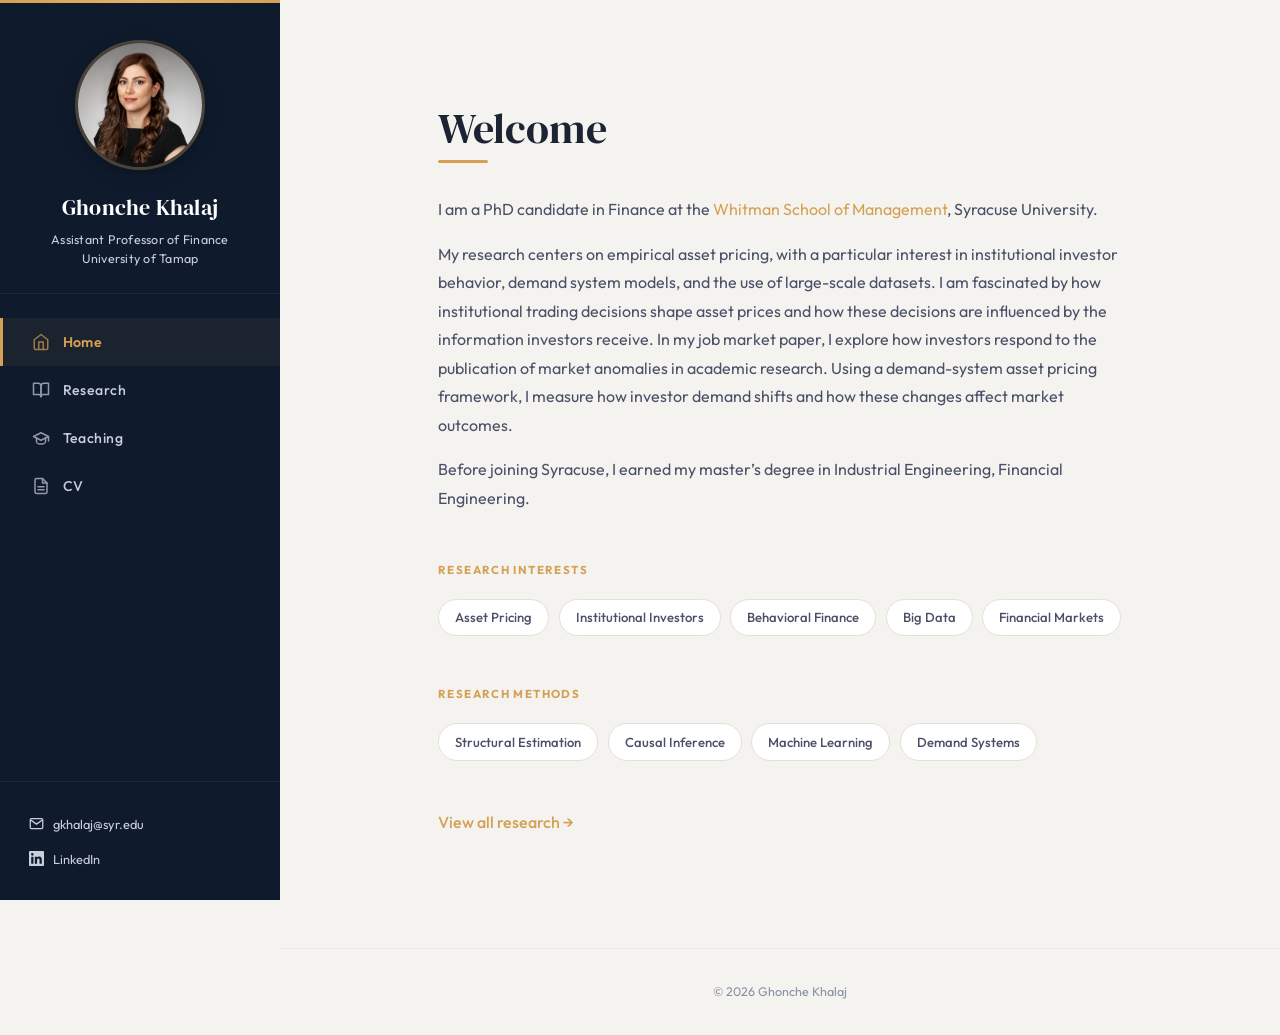
==== index.html @ 5f85407c "Update index.html" ====
<!DOCTYPE html>
<html lang="en">
<head>
  <meta charset="UTF-8">
  <meta name="viewport" content="width=device-width, initial-scale=1.0">
  <title>Ghonche Khalaj</title>
  <link rel="stylesheet" href="css/style.css">
</head>
<body>

  <!-- Mobile Header -->
  <div class="mobile-header">
    <span class="mobile-header__name">Ghonche Khalaj</span>
    <button class="mobile-header__toggle" aria-label="Menu" onclick="toggleSidebar()"><span></span><span></span><span></span></button>
  </div>
  <div class="sidebar-overlay" onclick="toggleSidebar()"></div>

  <aside class="sidebar">
    <div class="sidebar__header">
      <img src="img/headshot.jpg" alt="Ghonche Khalaj" class="sidebar__photo">
      <div class="sidebar__name">Ghonche Khalaj</div>
      <div class="sidebar__title">Assistant Professor of Finance<br>University of Tamap</div>
    </div>
    <nav class="sidebar__nav">
      <ul>
        <li><a href="index.html" class="active"><svg class="nav-icon" viewBox="0 0 24 24" fill="none" stroke="currentColor" stroke-width="2" stroke-linecap="round" stroke-linejoin="round"><path d="M3 9l9-7 9 7v11a2 2 0 0 1-2 2H5a2 2 0 0 1-2-2z"/><polyline points="9 22 9 12 15 12 15 22"/></svg>Home</a></li>
        <li><a href="research.html"><svg class="nav-icon" viewBox="0 0 24 24" fill="none" stroke="currentColor" stroke-width="2" stroke-linecap="round" stroke-linejoin="round"><path d="M2 3h6a4 4 0 0 1 4 4v14a3 3 0 0 0-3-3H2z"/><path d="M22 3h-6a4 4 0 0 0-4 4v14a3 3 0 0 1 3-3h7z"/></svg>Research</a></li>
        <li><a href="teaching.html"><svg class="nav-icon" viewBox="0 0 24 24" fill="none" stroke="currentColor" stroke-width="2" stroke-linecap="round" stroke-linejoin="round"><path d="M22 10v6M2 10l10-5 10 5-10 5z"/><path d="M6 12v5c0 2 4 3 6 3s6-1 6-3v-5"/></svg>Teaching</a></li>
        <li><a href="cv.html"><svg class="nav-icon" viewBox="0 0 24 24" fill="none" stroke="currentColor" stroke-width="2" stroke-linecap="round" stroke-linejoin="round"><path d="M14 2H6a2 2 0 0 0-2 2v16a2 2 0 0 0 2 2h12a2 2 0 0 0 2-2V8z"/><polyline points="14 2 14 8 20 8"/><line x1="16" y1="13" x2="8" y2="13"/><line x1="16" y1="17" x2="8" y2="17"/></svg>CV</a></li>
      </ul>
    </nav>
    <div class="sidebar__contact">
      <a href="mailto:gkhalaj@syr.edu">
        <svg width="15" height="15" viewBox="0 0 24 24" fill="none" stroke="currentColor" stroke-width="2"><path d="M4 4h16c1.1 0 2 .9 2 2v12c0 1.1-.9 2-2 2H4c-1.1 0-2-.9-2-2V6c0-1.1.9-2 2-2z"/><polyline points="22,6 12,13 2,6"/></svg>
        gkhalaj@syr.edu
      </a>
      <a href="https://www.linkedin.com/in/ghonche-khalaj/" target="_blank">
        <svg width="15" height="15" viewBox="0 0 24 24" fill="currentColor"><path d="M20.447 20.452h-3.554v-5.569c0-1.328-.027-3.037-1.852-3.037-1.853 0-2.136 1.445-2.136 2.939v5.667H9.351V9h3.414v1.561h.046c.477-.9 1.637-1.85 3.37-1.85 3.601 0 4.267 2.37 4.267 5.455v6.286zM5.337 7.433a2.062 2.062 0 0 1-2.063-2.065 2.064 2.064 0 1 1 2.063 2.065zm1.782 13.019H3.555V9h3.564v11.452zM22.225 0H1.771C.792 0 0 .774 0 1.729v20.542C0 23.227.792 24 1.771 24h20.451C23.2 24 24 23.227 24 22.271V1.729C24 .774 23.2 0 22.222 0h.003z"/></svg>
        LinkedIn
      </a>
      <!--
      <a href="tel:315-395-7430">
        <svg width="15" height="15" viewBox="0 0 24 24" fill="none" stroke="currentColor" stroke-width="2"><path d="M22 16.92v3a2 2 0 0 1-2.18 2 19.79 19.79 0 0 1-8.63-3.07 19.5 19.5 0 0 1-6-6 19.79 19.79 0 0 1-3.07-8.67A2 2 0 0 1 4.11 2h3a2 2 0 0 1 2 1.72c.127.96.361 1.903.7 2.81a2 2 0 0 1-.45 2.11L8.09 9.91a16 16 0 0 0 6 6l1.27-1.27a2 2 0 0 1 2.11-.45c.907.339 1.85.573 2.81.7A2 2 0 0 1 22 16.92z"/></svg>
        (315) 395-7430
      </a>
      -->
    </div>
  </aside>

  <!-- ========== MAIN CONTENT ========== -->
  <div class="main">
    <div class="content">

      <!-- Hero -->
      <div class="page-hero animate-in">
        <h1>Welcome</h1>
        <hr class="page-hero__divider">
        <div class="bio-text">
          <p>
            I am a PhD candidate in Finance at the
            <a href="https://whitman.syracuse.edu/" target="_blank">Whitman School of Management</a>,
            Syracuse University.
          </p>
          <p>
          
            My research centers on empirical asset pricing, with a particular interest in institutional investor behavior, demand system models, and the use of large-scale datasets. I am fascinated by how institutional trading decisions shape asset prices and how these decisions are influenced by the information investors receive.
            In my job market paper, I explore how investors respond to the publication of market anomalies in academic research. Using a demand-system asset pricing framework, I measure how investor demand shifts and how these changes affect market outcomes.
          </p>
          <p>
            Before joining Syracuse, I earned my master’s degree in Industrial Engineering, Financial Engineering.
          </p>
        </div>
      </div>

      <!-- Research Interests -->
      <div class="section animate-in">
        <div class="section__label">Research Interests</div>
        <div class="tags">
          <span class="tag">Asset Pricing</span>
          <span class="tag">Institutional Investors</span>
          <span class="tag">Behavioral Finance</span>
          <span class="tag">Big Data</span>
          <span class="tag">Financial Markets</span>


        </div>
      </div>
      <!-- Research Methods -->
      <div class="section animate-in">
        <div class="section__label">Research Methods</div>
        <div class="tags">
          <span class="tag">Structural Estimation</span>
          <span class="tag">Causal Inference</span>
          <span class="tag">Machine Learning</span>
          <span class="tag">Demand Systems</span>
        </div>
      </div>

      

        

        <p style="margin-top: 0.5rem;">
          <a href="research.html" style="font-weight:500;">View all research &rarr;</a>
        </p>
      </div>

      <footer class="site-footer">
        &copy; 2026 Ghonche Khalaj
      </footer>
    </div>
  </div>
  
  <script>
    function toggleAbstract(btn) {
      const abstract = btn.nextElementSibling;
      btn.classList.toggle('open');
      abstract.classList.toggle('open');
      btn.querySelector('svg').style.transform = abstract.classList.contains('open') ? 'rotate(180deg)' : '';
      const textNode = btn.childNodes[btn.childNodes.length - 1];
      textNode.textContent = abstract.classList.contains('open') ? ' Hide Abstract' : ' Abstract';
    }
    function toggleSidebar() {
      document.querySelector('.sidebar').classList.toggle('open');
      document.querySelector('.sidebar-overlay').classList.toggle('active');
    }
</script>

</body>
</html>
---- css/style.css ----
/* ============================================
   Academic Profile — Refined Design System
   ============================================ */

@import url('https://fonts.googleapis.com/css2?family=DM+Serif+Display:ital@0;1&family=Outfit:wght@300;400;500;600;700&display=swap');

:root {
  /* Sidebar & dark surfaces */
  --sidebar-bg:       #0f1b2d;
  --sidebar-bg-light: #162236;
  --sidebar-text:     #c8d0dc;
  --sidebar-heading:  #ffffff;

  /* Accent — warm amber-gold */
  --accent:           #d4a054;
  --accent-hover:     #e2b36a;
  --accent-glow:      rgba(212, 160, 84, 0.15);
  --accent-subtle:    rgba(212, 160, 84, 0.08);

  /* Main content surfaces */
  --bg:               #f5f3ef;
  --bg-card:          #ffffff;
  --bg-card-hover:    #fffdf9;

  /* Ink */
  --ink:              #1c2333;
  --ink-secondary:    #4a5068;
  --ink-muted:        #8890a4;
  --ink-faint:        #b8bcc8;

  --border:           #e2dfd8;
  --border-light:     #ece9e3;
  --shadow-sm:        0 1px 3px rgba(15,27,45,0.05), 0 1px 2px rgba(15,27,45,0.03);
  --shadow-md:        0 4px 12px rgba(15,27,45,0.07), 0 1px 4px rgba(15,27,45,0.04);
  --shadow-lg:        0 8px 30px rgba(15,27,45,0.10), 0 2px 8px rgba(15,27,45,0.05);

  --font-display: 'DM Serif Display', Georgia, serif;
  --font-body:    'Outfit', 'Helvetica Neue', Arial, sans-serif;

  --sidebar-w:    280px;
  --radius:       8px;
  --transition:   0.25s cubic-bezier(0.4, 0, 0.2, 1);
}

/* --- Reset --- */
*, *::before, *::after { box-sizing: border-box; margin: 0; padding: 0; }
html { font-size: 16px; scroll-behavior: smooth; }
body {
  font-family: var(--font-body);
  font-weight: 400;
  line-height: 1.72;
  color: var(--ink);
  background: var(--bg);
  -webkit-font-smoothing: antialiased;
}
img { max-width: 100%; display: block; }
a { color: var(--accent); text-decoration: none; transition: color var(--transition); }
a:hover { color: var(--accent-hover); }

/* =========================================
   SIDEBAR
   ========================================= */
.sidebar {
  position: fixed; top: 0; left: 0;
  width: var(--sidebar-w);
  height: 100vh;
  background: var(--sidebar-bg);
  display: flex; flex-direction: column;
  z-index: 100;
  overflow-y: auto;
}

/* Decorative top accent line */
.sidebar::before {
  content: '';
  position: absolute; top: 0; left: 0; right: 0;
  height: 3px;
  background: linear-gradient(90deg, var(--accent), var(--accent-hover), var(--accent));
}

.sidebar__header {
  padding: 2.5rem 1.8rem 1.5rem;
  text-align: center;
  border-bottom: 1px solid rgba(255,255,255,0.06);
}

.sidebar__photo {
  width: 130px; height: 130px;
  border-radius: 50%;
  object-fit: cover;
  margin: 0 auto 1.2rem;
  border: 3px solid rgba(212,160,84,0.3);
  box-shadow: 0 4px 20px rgba(0,0,0,0.3);
}
.sidebar__photo-placeholder {
  width: 130px; height: 130px;
  border-radius: 50%;
  margin: 0 auto 1.2rem;
  background: var(--sidebar-bg-light);
  border: 3px solid rgba(212,160,84,0.3);
  display: flex; align-items: center; justify-content: center;
  color: var(--sidebar-text);
  font-size: 0.72rem;
  text-align: center;
}

.sidebar__name {
  font-family: var(--font-display);
  font-size: 1.35rem;
  color: var(--sidebar-heading);
  margin-bottom: 0.3rem;
  letter-spacing: 0.01em;
}
.sidebar__title {
  font-size: 0.78rem;
  font-weight: 400;
  color: var(--sidebar-text);
  line-height: 1.5;
  letter-spacing: 0.02em;
}

/* Navigation */
.sidebar__nav {
  padding: 1.5rem 0;
  flex: 1;
}
.sidebar__nav ul { list-style: none; }
.sidebar__nav li { position: relative; }
.sidebar__nav a {
  display: flex; align-items: center; gap: 0.8rem;
  padding: 0.75rem 1.8rem;
  font-size: 0.88rem;
  font-weight: 500;
  color: var(--sidebar-text);
  letter-spacing: 0.03em;
  transition: all var(--transition);
  border-left: 3px solid transparent;
}
.sidebar__nav a:hover {
  color: var(--sidebar-heading);
  background: rgba(255,255,255,0.04);
  border-left-color: rgba(212,160,84,0.3);
}
.sidebar__nav a.active {
  color: var(--accent);
  background: rgba(212,160,84,0.06);
  border-left-color: var(--accent);
  font-weight: 600;
}
.sidebar__nav .nav-icon {
  width: 18px; height: 18px;
  opacity: 0.7;
  flex-shrink: 0;
}

/* Contact block at bottom */
.sidebar__contact {
  padding: 1.5rem 1.8rem;
  border-top: 1px solid rgba(255,255,255,0.06);
  font-size: 0.8rem;
  color: var(--sidebar-text);
}
.sidebar__contact a {
  color: var(--sidebar-text);
  display: flex; align-items: center; gap: 0.6rem;
  padding: 0.4rem 0;
  transition: color var(--transition);
}
.sidebar__contact a:hover { color: var(--accent); }

/* =========================================
   MAIN CONTENT
   ========================================= */
.main {
  margin-left: var(--sidebar-w);
  min-height: 100vh;
}

.content {
  max-width: 780px;
  margin: 0 auto;
  padding: 3rem 3rem 4rem;
}

/* --- Page Hero (Home) --- */
.page-hero {
  padding: 3.5rem 0 2rem;
}
.page-hero h1 {
  font-family: var(--font-display);
  font-size: 2.6rem;
  font-weight: 400;
  line-height: 1.2;
  margin-bottom: 0.4rem;
  color: var(--ink);
}
.page-hero .lead {
  font-size: 1.1rem;
  color: var(--ink-secondary);
  font-weight: 300;
  line-height: 1.7;
  margin-bottom: 1.5rem;
}
.page-hero__divider {
  width: 50px; height: 3px;
  background: var(--accent);
  border: none;
  margin: 0 0 2rem;
  border-radius: 2px;
}

/* --- Page Header (inner pages) --- */
.page-header {
  padding: 3rem 0 1.5rem;
  margin-bottom: 2rem;
}
.page-header h1 {
  font-family: var(--font-display);
  font-size: 2.2rem;
  font-weight: 400;
  color: var(--ink);
}
.page-header__divider {
  width: 40px; height: 3px;
  background: var(--accent);
  border: none;
  margin: 0.8rem 0 0;
  border-radius: 2px;
}

/* --- Section --- */
.section {
  margin-bottom: 3rem;
}
.section__label {
  font-size: 0.72rem;
  font-weight: 700;
  letter-spacing: 0.12em;
  text-transform: uppercase;
  color: var(--accent);
  margin-bottom: 1.2rem;
}
.section__title {
  font-family: var(--font-display);
  font-size: 1.45rem;
  font-weight: 400;
  margin-bottom: 1.5rem;
  color: var(--ink);
}

/* --- Interest Tags --- */
.tags {
  display: flex; flex-wrap: wrap; gap: 0.6rem;
  margin-bottom: 1rem;
}
.tag {
  display: inline-block;
  padding: 0.4rem 1rem;
  background: var(--bg-card);
  border: 1px solid var(--border);
  border-radius: 50px;
  font-size: 0.82rem;
  font-weight: 500;
  color: var(--ink-secondary);
  transition: all var(--transition);
}
.tag:hover {
  border-color: var(--accent);
  color: var(--accent);
  background: var(--accent-subtle);
}

/* --- Paper Cards --- */
.paper-card {
  background: var(--bg-card);
  border: 1px solid var(--border-light);
  border-radius: var(--radius);
  padding: 1.8rem 2rem;
  margin-bottom: 1.5rem;
  box-shadow: var(--shadow-sm);
  transition: all var(--transition);
  position: relative;
  overflow: hidden;
}
.paper-card::before {
  content: '';
  position: absolute; top: 0; left: 0;
  width: 4px; height: 100%;
  background: var(--accent);
  opacity: 0;
  transition: opacity var(--transition);
}
.paper-card:hover {
  box-shadow: var(--shadow-md);
  border-color: var(--border);
  transform: translateY(-1px);
}
.paper-card:hover::before { opacity: 1; }

.paper-card__header {
  display: flex;
  align-items: flex-start;
  justify-content: space-between;
  gap: 1rem;
  margin-bottom: 0.4rem;
}
.paper-card__title {
  font-family: var(--font-display);
  font-size: 1.12rem;
  font-weight: 400;
  color: var(--ink);
  line-height: 1.4;
}
.paper-card__authors {
  font-size: 0.88rem;
  color: var(--ink-secondary);
  margin-bottom: 0.2rem;
}
.paper-card__venue {
  font-size: 0.84rem;
  font-style: italic;
  color: var(--ink-muted);
  margin-bottom: 0.8rem;
}
.paper-card__abstract {
  font-size: 0.9rem;
  color: var(--ink-secondary);
  line-height: 1.7;
}
.paper-card__abstract p + p { margin-top: 0.5rem; }
.paper-card__links {
  margin-top: 1rem;
  display: flex; gap: 1rem;
}
.paper-card__links a {
  font-size: 0.8rem;
  font-weight: 600;
  letter-spacing: 0.04em;
  text-transform: uppercase;
  padding: 0.35rem 0.9rem;
  border: 1px solid var(--border);
  border-radius: 4px;
  color: var(--ink-secondary);
  transition: all var(--transition);
}
.paper-card__links a:hover {
  border-color: var(--accent);
  color: var(--accent);
  background: var(--accent-subtle);
}

/* Badges */
.badge {
  display: inline-block;
  font-size: 0.65rem;
  font-weight: 700;
  letter-spacing: 0.06em;
  text-transform: uppercase;
  padding: 4px 10px;
  border-radius: 4px;
  white-space: nowrap;
  flex-shrink: 0;
}
.badge--jmp       { background: linear-gradient(135deg, #d4a054, #e2b36a); color: #1c2333; }
.badge--published { background: #e4f0e0; color: #2d6a1e; }
.badge--revise    { background: #fff3db; color: #7a5d1e; }
.badge--working   { background: #e5eaf4; color: #3a4e78; }

/* --- Course Cards (Teaching) --- */
.course-card {
  background: var(--bg-card);
  border: 1px solid var(--border-light);
  border-radius: var(--radius);
  padding: 1.5rem 1.8rem;
  margin-bottom: 1.2rem;
  box-shadow: var(--shadow-sm);
  transition: all var(--transition);
}
.course-card:hover {
  box-shadow: var(--shadow-md);
  transform: translateY(-1px);
}
.course-card__title {
  font-weight: 600; font-size: 1rem;
  margin-bottom: 0.15rem; color: var(--ink);
}
.course-card__meta {
  font-size: 0.84rem; color: var(--ink-muted); margin-bottom: 0.6rem;
  display: flex; align-items: center; gap: 0.5rem;
}
.course-card__meta .role-tag {
  font-size: 0.68rem; font-weight: 700; text-transform: uppercase;
  letter-spacing: 0.05em;
  padding: 2px 8px; border-radius: 3px;
  background: var(--accent-subtle); color: var(--accent);
}
.course-card__desc {
  font-size: 0.9rem; color: var(--ink-secondary); line-height: 1.65;
}

/* --- CV Sections --- */
.cv-download-btn {
  display: inline-flex; align-items: center; gap: 0.6rem;
  padding: 0.75rem 1.6rem;
  background: linear-gradient(135deg, var(--accent), var(--accent-hover));
  color: var(--sidebar-bg);
  border-radius: 6px;
  font-size: 0.85rem;
  font-weight: 700;
  letter-spacing: 0.04em;
  text-transform: uppercase;
  transition: all var(--transition);
  box-shadow: 0 2px 8px rgba(212,160,84,0.25);
  margin-bottom: 2.5rem;
}
.cv-download-btn:hover {
  transform: translateY(-1px);
  box-shadow: 0 4px 16px rgba(212,160,84,0.35);
  color: var(--sidebar-bg);
}

.cv-group { margin-bottom: 2.5rem; }
.cv-group__title {
  font-family: var(--font-display);
  font-size: 1.15rem;
  font-weight: 400;
  margin-bottom: 1.2rem;
  padding-bottom: 0.6rem;
  border-bottom: 2px solid var(--border-light);
  color: var(--ink);
}
.cv-item { margin-bottom: 1.2rem; padding-left: 1rem; border-left: 2px solid var(--border-light); }
.cv-item__row {
  display: flex; justify-content: space-between;
  align-items: baseline; flex-wrap: wrap; gap: 0.5rem;
}
.cv-item__title  { font-weight: 600; font-size: 0.93rem; color: var(--ink); }
.cv-item__date   { font-size: 0.82rem; color: var(--ink-muted); white-space: nowrap; }
.cv-item__sub    { font-size: 0.88rem; color: var(--ink-secondary); }
.cv-item__detail { font-size: 0.88rem; color: var(--ink-secondary); margin-top: 0.15rem; }

/* --- Bio Prose --- */
.bio-text {
  font-size: 1rem;
  color: var(--ink-secondary);
  line-height: 1.78;
}
.bio-text p { margin-bottom: 1rem; }
.bio-text strong { color: var(--ink); font-weight: 600; }

/* --- Footer --- */
.site-footer {
  margin-top: 3rem;
  padding: 2rem 0;
  border-top: 1px solid var(--border-light);
  text-align: center;
  font-size: 0.78rem;
  color: var(--ink-muted);
}

/* --- Animations --- */
@keyframes fadeUp {
  from { opacity: 0; transform: translateY(16px); }
  to   { opacity: 1; transform: translateY(0); }
}
.animate-in {
  animation: fadeUp 0.5s ease forwards;
  opacity: 0;
}
.animate-in:nth-child(1) { animation-delay: 0.05s; }
.animate-in:nth-child(2) { animation-delay: 0.12s; }
.animate-in:nth-child(3) { animation-delay: 0.19s; }
.animate-in:nth-child(4) { animation-delay: 0.26s; }
.animate-in:nth-child(5) { animation-delay: 0.33s; }

/* =========================================
   MOBILE RESPONSIVE
   ========================================= */
.mobile-header {
  display: none;
  position: sticky; top: 0; z-index: 100;
  background: var(--sidebar-bg);
  padding: 1rem 1.5rem;
  align-items: center;
  justify-content: space-between;
}
.mobile-header__name {
  font-family: var(--font-display);
  color: var(--sidebar-heading);
  font-size: 1.1rem;
}
.mobile-header__toggle {
  background: none; border: none; cursor: pointer; padding: 4px;
}
.mobile-header__toggle span {
  display: block; width: 22px; height: 2px;
  background: var(--sidebar-text); margin: 5px 0;
  transition: 0.3s;
}

@media (max-width: 860px) {
  .sidebar { transform: translateX(-100%); transition: transform 0.3s ease; }
  .sidebar.open { transform: translateX(0); }
  .mobile-header { display: flex; }
  .main { margin-left: 0; }
  .content { padding: 2rem 1.5rem 3rem; }

  /* overlay when sidebar open */
  .sidebar-overlay {
    display: none;
    position: fixed; inset: 0;
    background: rgba(0,0,0,0.5);
    z-index: 90;
  }
  .sidebar-overlay.active { display: block; }
}
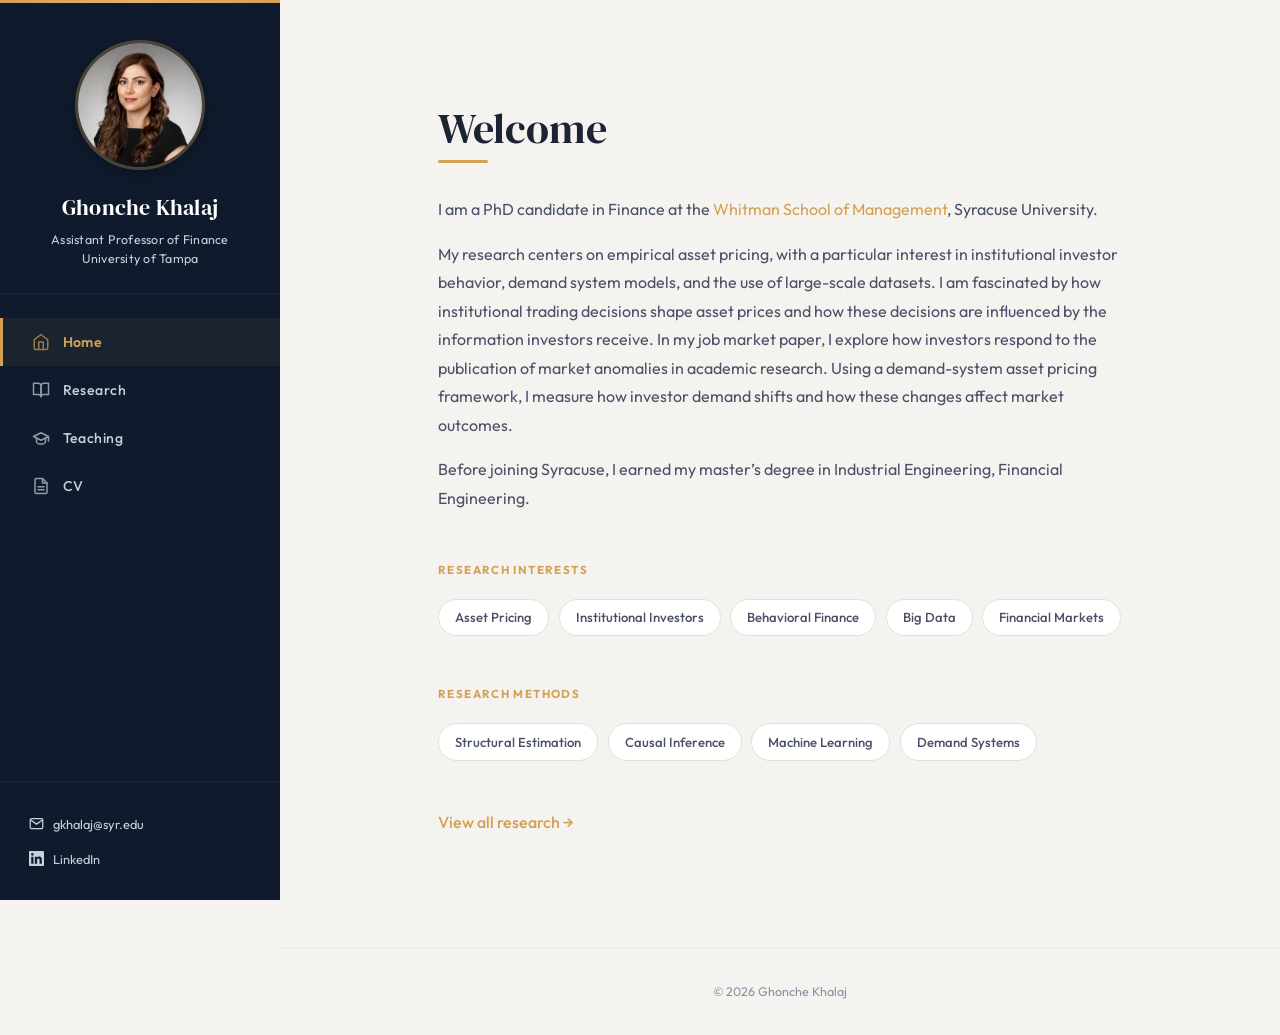
==== commit baa12ba1: "Update index.html" ====
--- a/index.html
+++ b/index.html
@@ -19,7 +19,7 @@
     <div class="sidebar__header">
       <img src="img/headshot.jpg" alt="Ghonche Khalaj" class="sidebar__photo">
       <div class="sidebar__name">Ghonche Khalaj</div>
-      <div class="sidebar__title">Assistant Professor of Finance<br>University of Tamap</div>
+      <div class="sidebar__title">Assistant Professor of Finance<br>University of Tampa</div>
     </div>
     <nav class="sidebar__nav">
       <ul>
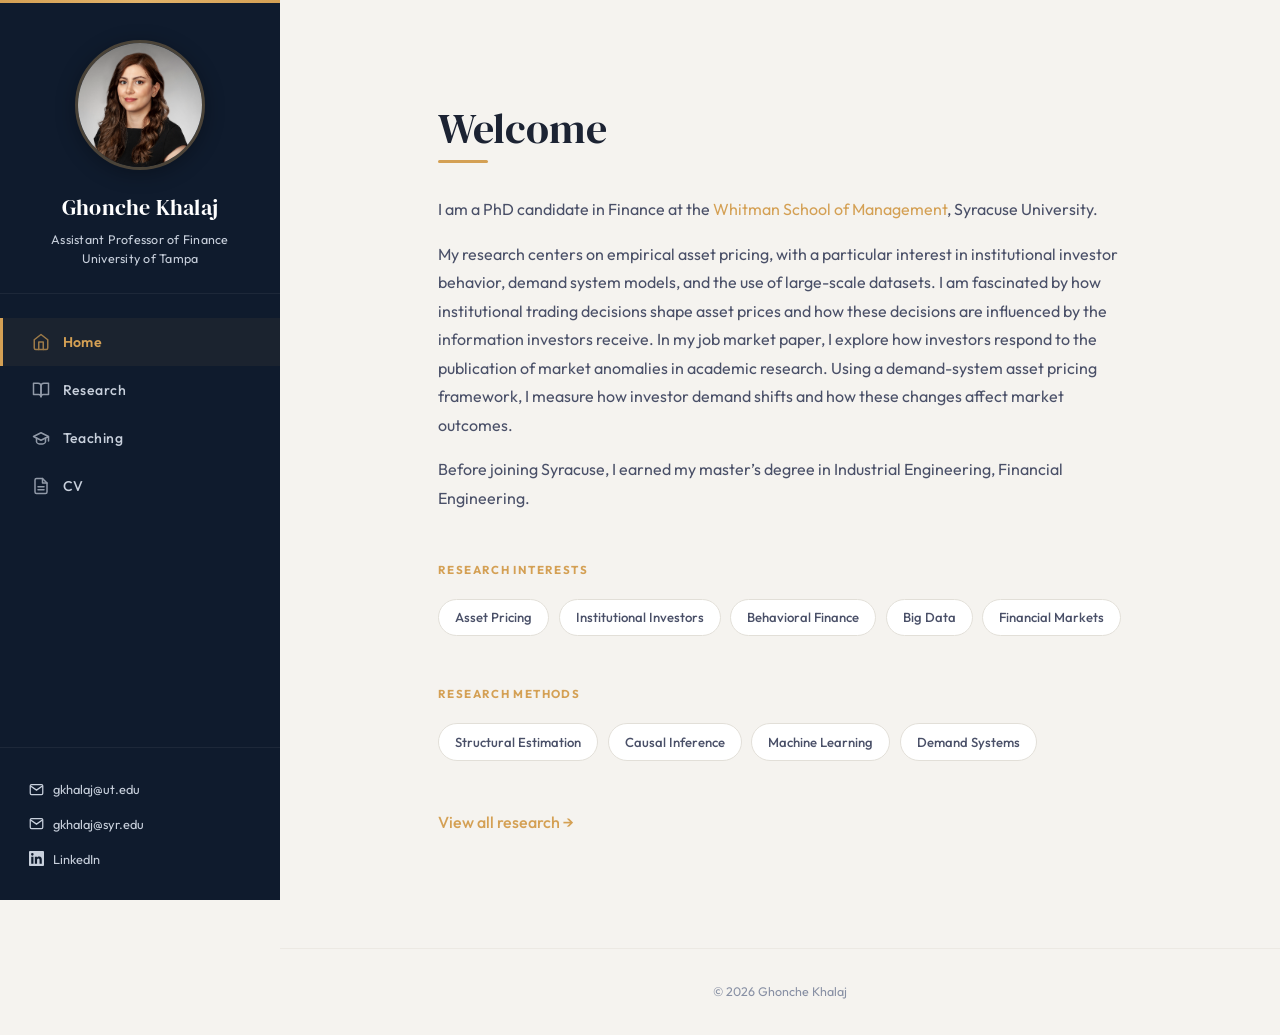
==== commit f6c60343: "Update index.html" ====
--- a/index.html
+++ b/index.html
@@ -30,6 +30,10 @@
       </ul>
     </nav>
     <div class="sidebar__contact">
+      <a href="mailto:gkhalaj@ut.edu">
+        <svg width="15" height="15" viewBox="0 0 24 24" fill="none" stroke="currentColor" stroke-width="2"><path d="M4 4h16c1.1 0 2 .9 2 2v12c0 1.1-.9 2-2 2H4c-1.1 0-2-.9-2-2V6c0-1.1.9-2 2-2z"/><polyline points="22,6 12,13 2,6"/></svg>
+        gkhalaj@ut.edu
+      </a>
       <a href="mailto:gkhalaj@syr.edu">
         <svg width="15" height="15" viewBox="0 0 24 24" fill="none" stroke="currentColor" stroke-width="2"><path d="M4 4h16c1.1 0 2 .9 2 2v12c0 1.1-.9 2-2 2H4c-1.1 0-2-.9-2-2V6c0-1.1.9-2 2-2z"/><polyline points="22,6 12,13 2,6"/></svg>
         gkhalaj@syr.edu
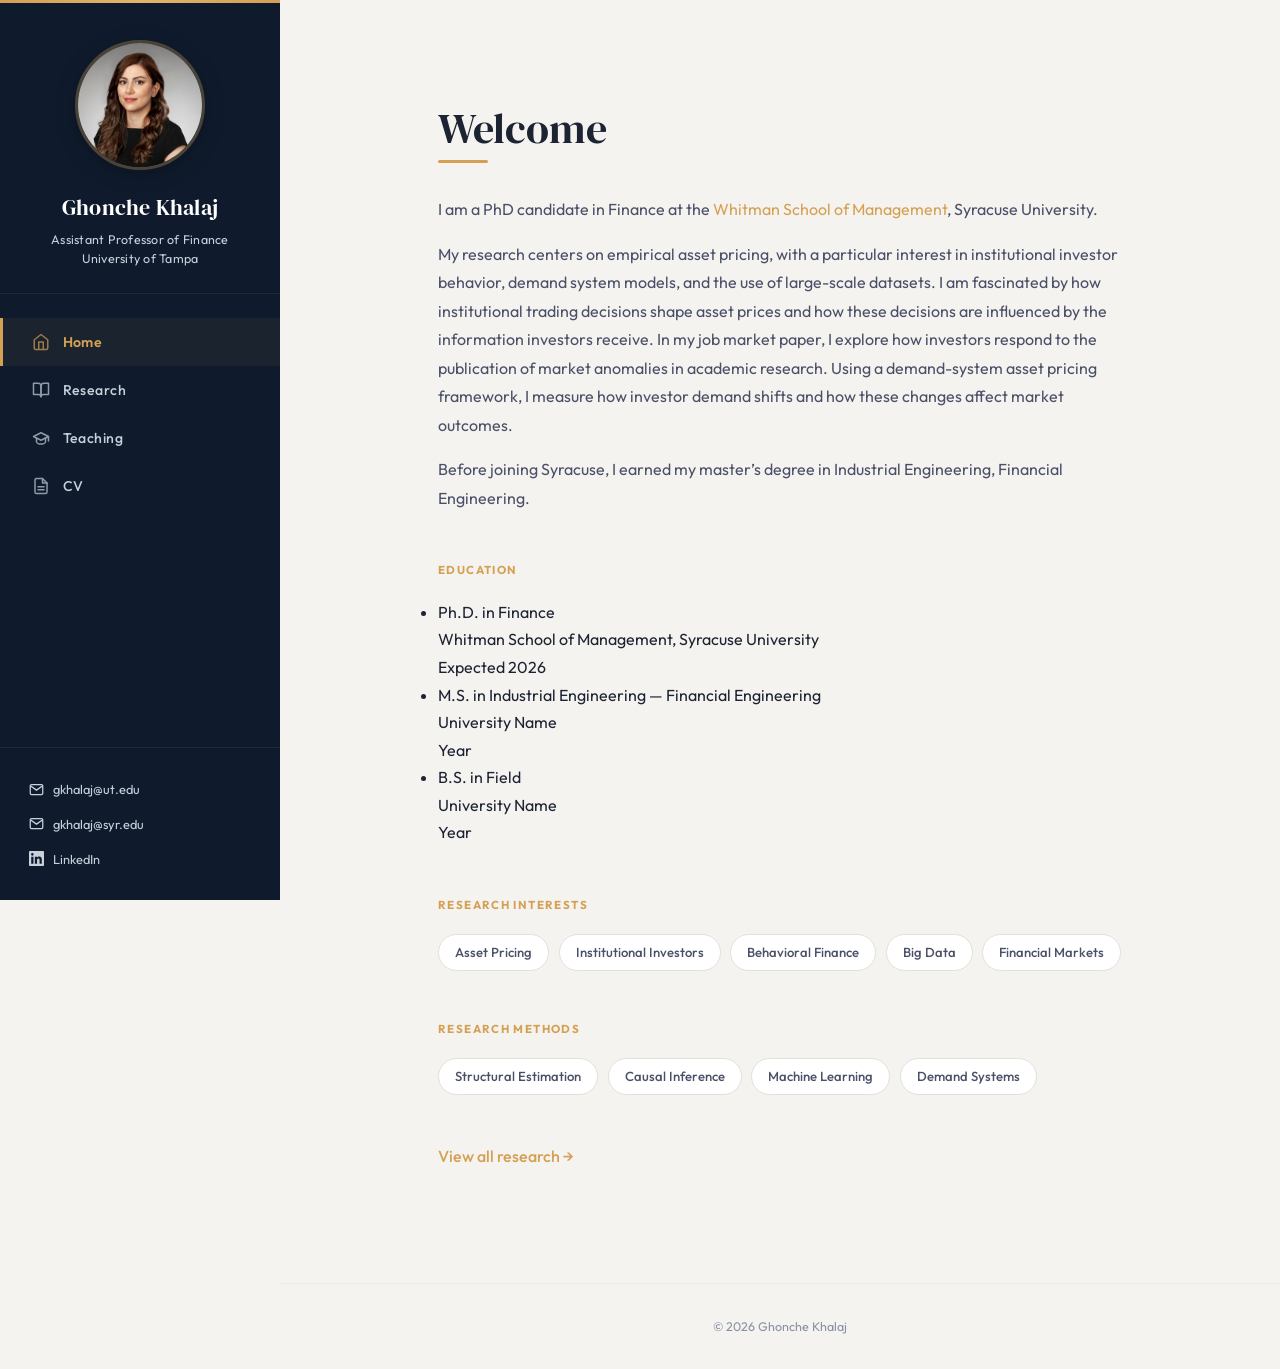
==== commit bcc630b0: "Update index.html" ====
--- a/index.html
+++ b/index.html
@@ -76,6 +76,28 @@
         </div>
       </div>
 
+      <!-- Education -->
+      <div class="section animate-in">
+        <div class="section__label">Education</div>
+        <ul class="education">
+          <li class="education__item">
+            <div class="education__degree">Ph.D. in Finance</div>
+            <div class="education__school">Whitman School of Management, Syracuse University</div>
+            <div class="education__year">Expected 2026</div>
+          </li>
+          <li class="education__item">
+            <div class="education__degree">M.S. in Industrial Engineering &mdash; Financial Engineering</div>
+            <div class="education__school">University Name</div>
+            <div class="education__year">Year</div>
+          </li>
+          <li class="education__item">
+            <div class="education__degree">B.S. in Field</div>
+            <div class="education__school">University Name</div>
+            <div class="education__year">Year</div>
+          </li>
+        </ul>
+      </div>
+
       <!-- Research Interests -->
       <div class="section animate-in">
         <div class="section__label">Research Interests</div>
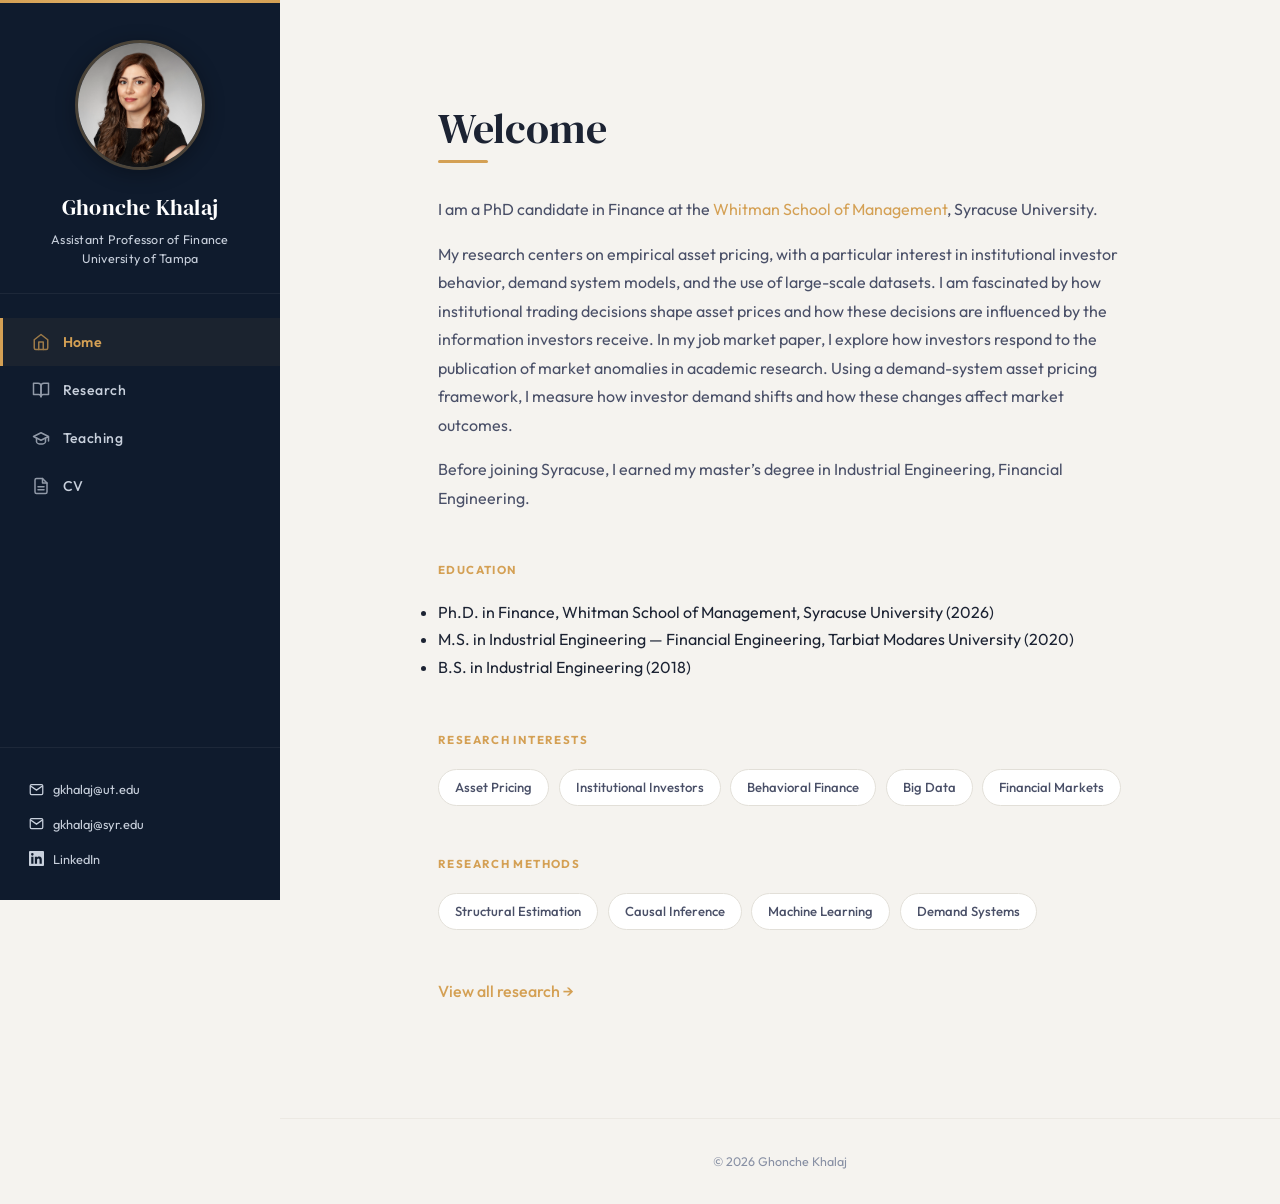
==== commit 740790e4: "Update index.html" ====
--- a/index.html
+++ b/index.html
@@ -81,19 +81,13 @@
         <div class="section__label">Education</div>
         <ul class="education">
           <li class="education__item">
-            <div class="education__degree">Ph.D. in Finance</div>
-            <div class="education__school">Whitman School of Management, Syracuse University</div>
-            <div class="education__year">Expected 2026</div>
+            <div class="education__degree">Ph.D. in Finance, Whitman School of Management, Syracuse University (2026)</div>
           </li>
           <li class="education__item">
-            <div class="education__degree">M.S. in Industrial Engineering &mdash; Financial Engineering</div>
-            <div class="education__school">University Name</div>
-            <div class="education__year">Year</div>
+            <div class="education__degree">M.S. in Industrial Engineering &mdash; Financial Engineering, Tarbiat Modares University (2020)</div>
           </li>
           <li class="education__item">
-            <div class="education__degree">B.S. in Field</div>
-            <div class="education__school">University Name</div>
-            <div class="education__year">Year</div>
+            <div class="education__degree">B.S. in Industrial Engineering (2018)</div>
           </li>
         </ul>
       </div>
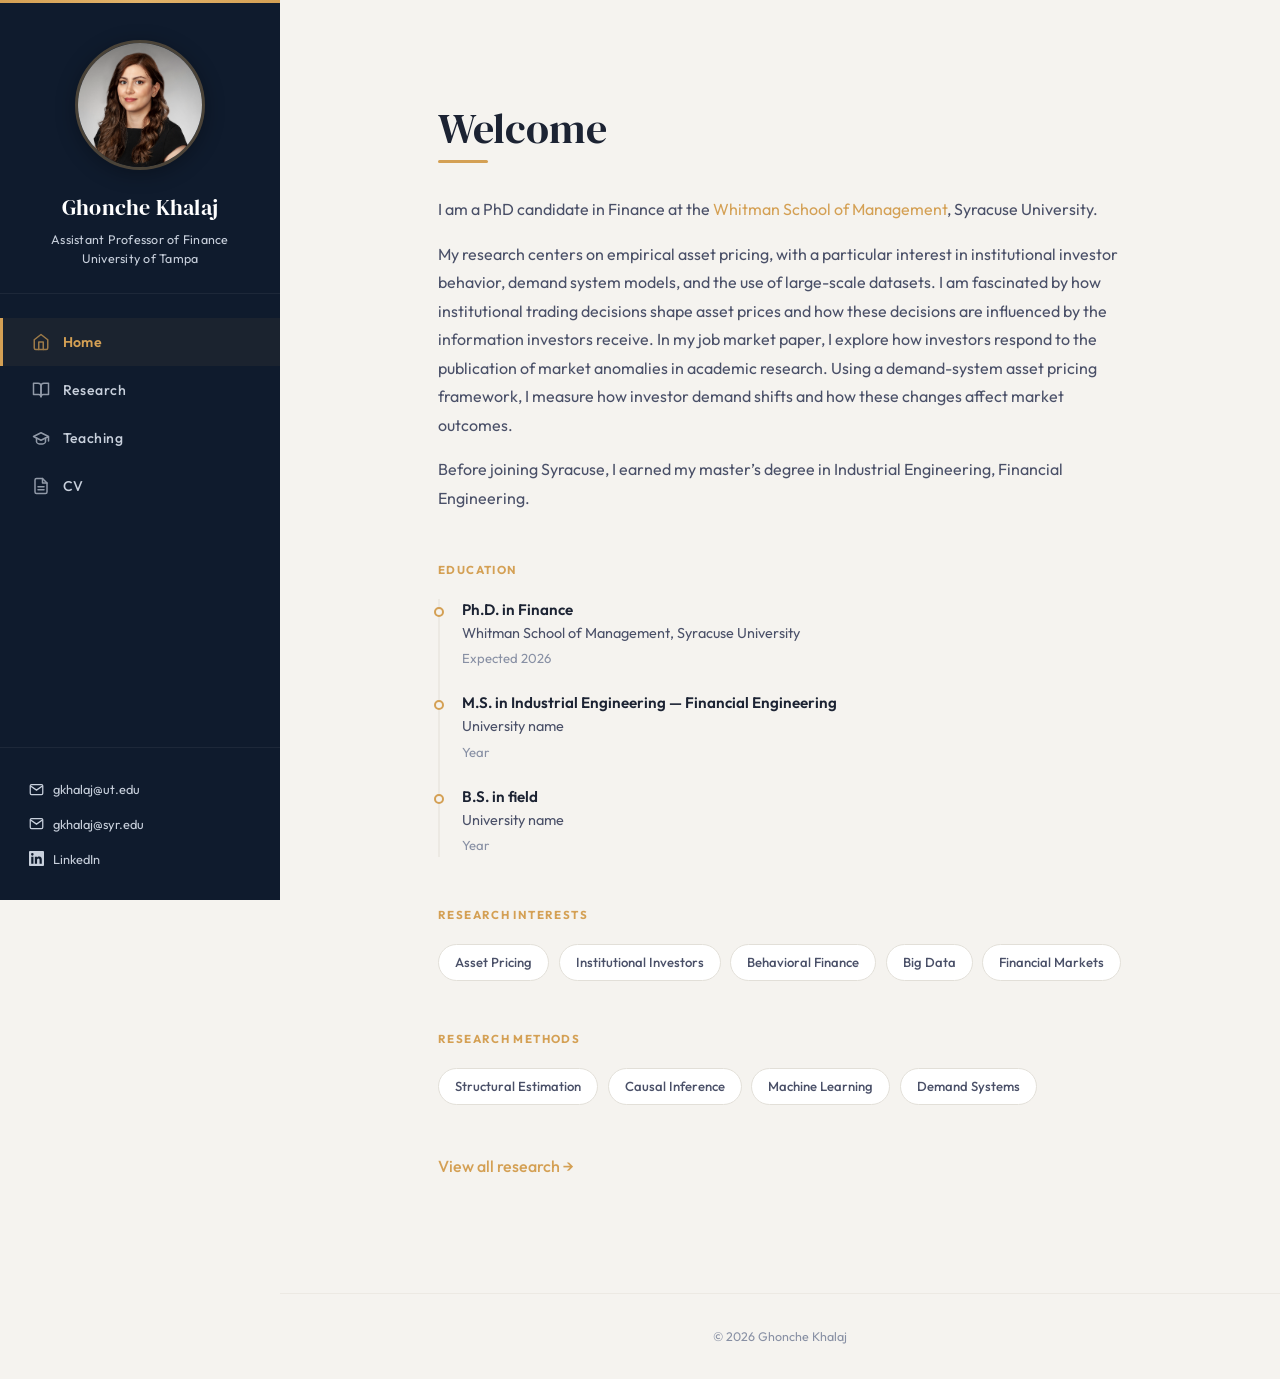
==== commit bc9cead1: "Update index.html" ====
--- a/index.html
+++ b/index.html
@@ -79,17 +79,30 @@
       <!-- Education -->
       <div class="section animate-in">
         <div class="section__label">Education</div>
-        <ul class="education">
-          <li class="education__item">
-            <div class="education__degree">Ph.D. in Finance, Whitman School of Management, Syracuse University (2026)</div>
-          </li>
-          <li class="education__item">
-            <div class="education__degree">M.S. in Industrial Engineering &mdash; Financial Engineering, Tarbiat Modares University (2020)</div>
-          </li>
-          <li class="education__item">
-            <div class="education__degree">B.S. in Industrial Engineering (2018)</div>
-          </li>
-        </ul>
+        <div style="border-left:2px solid #ece9e3; padding-left:1.4rem;">
+      
+          <div style="position:relative; padding-bottom:1.4rem;">
+            <span style="position:absolute; left:-1.75rem; top:0.5rem; width:10px; height:10px; border-radius:50%; background:#f5f3ef; border:2px solid #d4a054;"></span>
+            <div style="font-weight:600; font-size:0.95rem; color:#1c2333; line-height:1.45;">Ph.D. in Finance</div>
+            <div style="font-size:0.9rem; color:#4a5068;">Whitman School of Management, Syracuse University</div>
+            <div style="font-size:0.82rem; color:#8890a4; margin-top:0.1rem;">Expected 2026</div>
+          </div>
+      
+          <div style="position:relative; padding-bottom:1.4rem;">
+            <span style="position:absolute; left:-1.75rem; top:0.5rem; width:10px; height:10px; border-radius:50%; background:#f5f3ef; border:2px solid #d4a054;"></span>
+            <div style="font-weight:600; font-size:0.95rem; color:#1c2333; line-height:1.45;">M.S. in Industrial Engineering &mdash; Financial Engineering</div>
+            <div style="font-size:0.9rem; color:#4a5068;">University name</div>
+            <div style="font-size:0.82rem; color:#8890a4; margin-top:0.1rem;">Year</div>
+          </div>
+      
+          <div style="position:relative;">
+            <span style="position:absolute; left:-1.75rem; top:0.5rem; width:10px; height:10px; border-radius:50%; background:#f5f3ef; border:2px solid #d4a054;"></span>
+            <div style="font-weight:600; font-size:0.95rem; color:#1c2333; line-height:1.45;">B.S. in field</div>
+            <div style="font-size:0.9rem; color:#4a5068;">University name</div>
+            <div style="font-size:0.82rem; color:#8890a4; margin-top:0.1rem;">Year</div>
+          </div>
+      
+        </div>
       </div>
 
       <!-- Research Interests -->
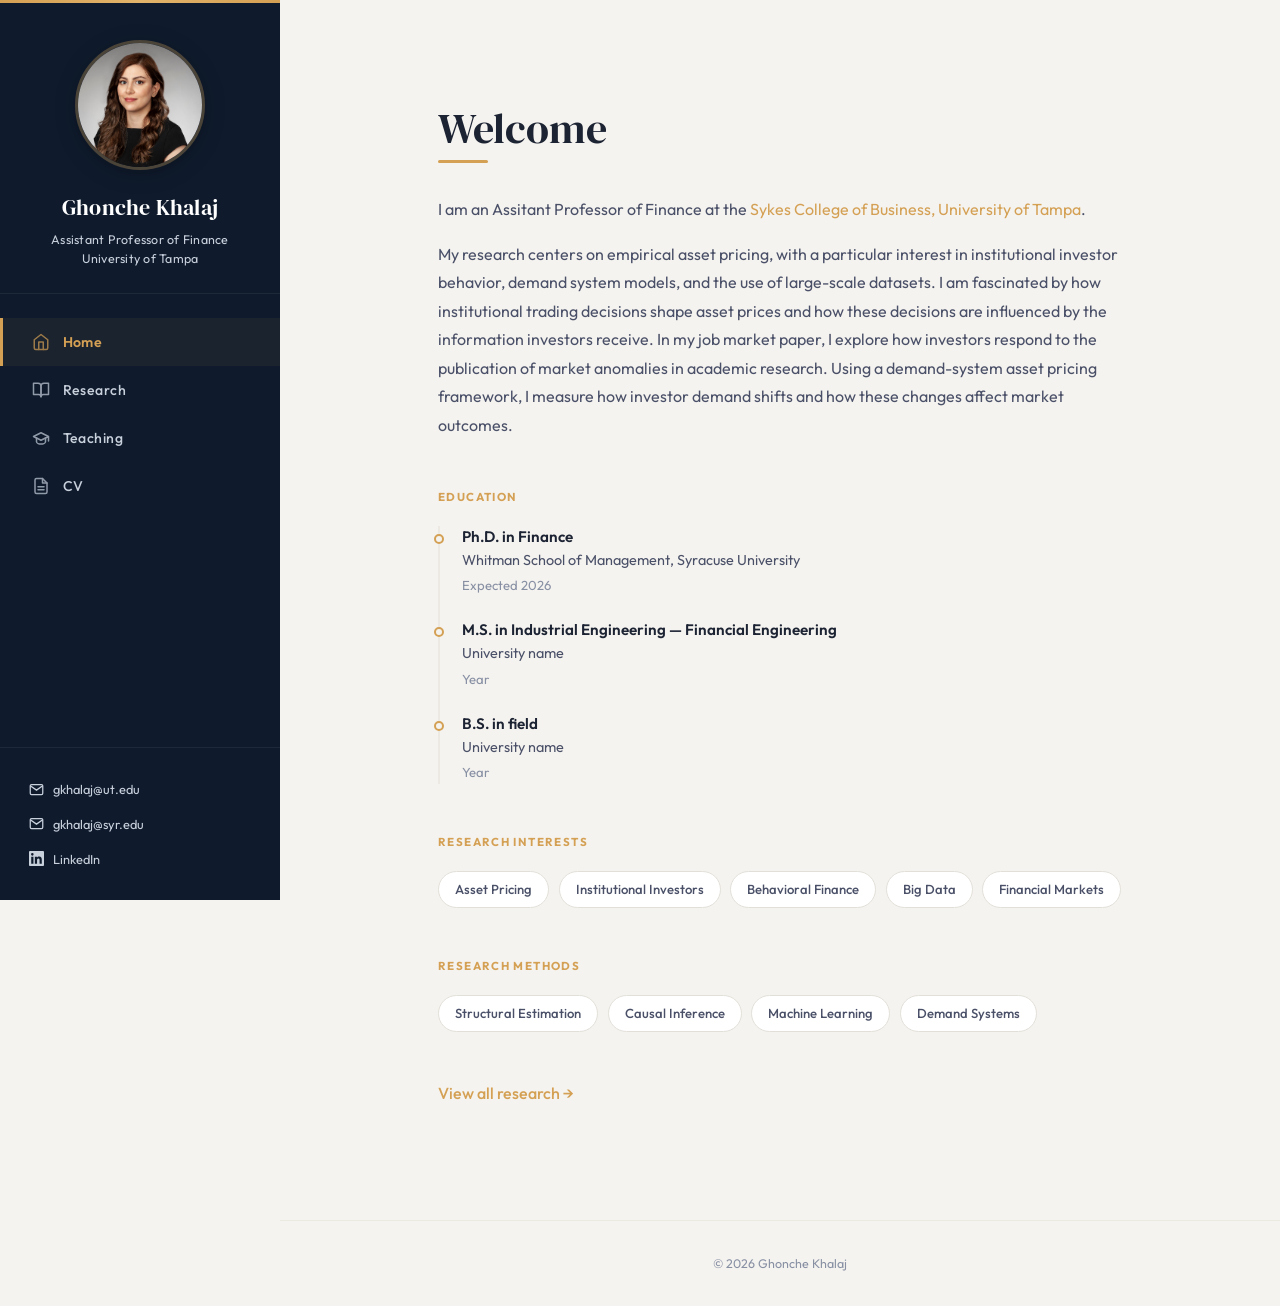
==== commit bfe19680: "Update index.html" ====
--- a/index.html
+++ b/index.html
@@ -61,18 +61,15 @@
         <hr class="page-hero__divider">
         <div class="bio-text">
           <p>
-            I am a PhD candidate in Finance at the
-            <a href="https://whitman.syracuse.edu/" target="_blank">Whitman School of Management</a>,
-            Syracuse University.
+            I am an Assitant Professor of Finance at the 
+            <a href="https://www.ut.edu/academics/sykes-college-of-business" target="_blank">Sykes College of Business, University of Tampa</a>.
           </p>
           <p>
           
             My research centers on empirical asset pricing, with a particular interest in institutional investor behavior, demand system models, and the use of large-scale datasets. I am fascinated by how institutional trading decisions shape asset prices and how these decisions are influenced by the information investors receive.
             In my job market paper, I explore how investors respond to the publication of market anomalies in academic research. Using a demand-system asset pricing framework, I measure how investor demand shifts and how these changes affect market outcomes.
           </p>
-          <p>
-            Before joining Syracuse, I earned my master’s degree in Industrial Engineering, Financial Engineering.
-          </p>
+          
         </div>
       </div>
 
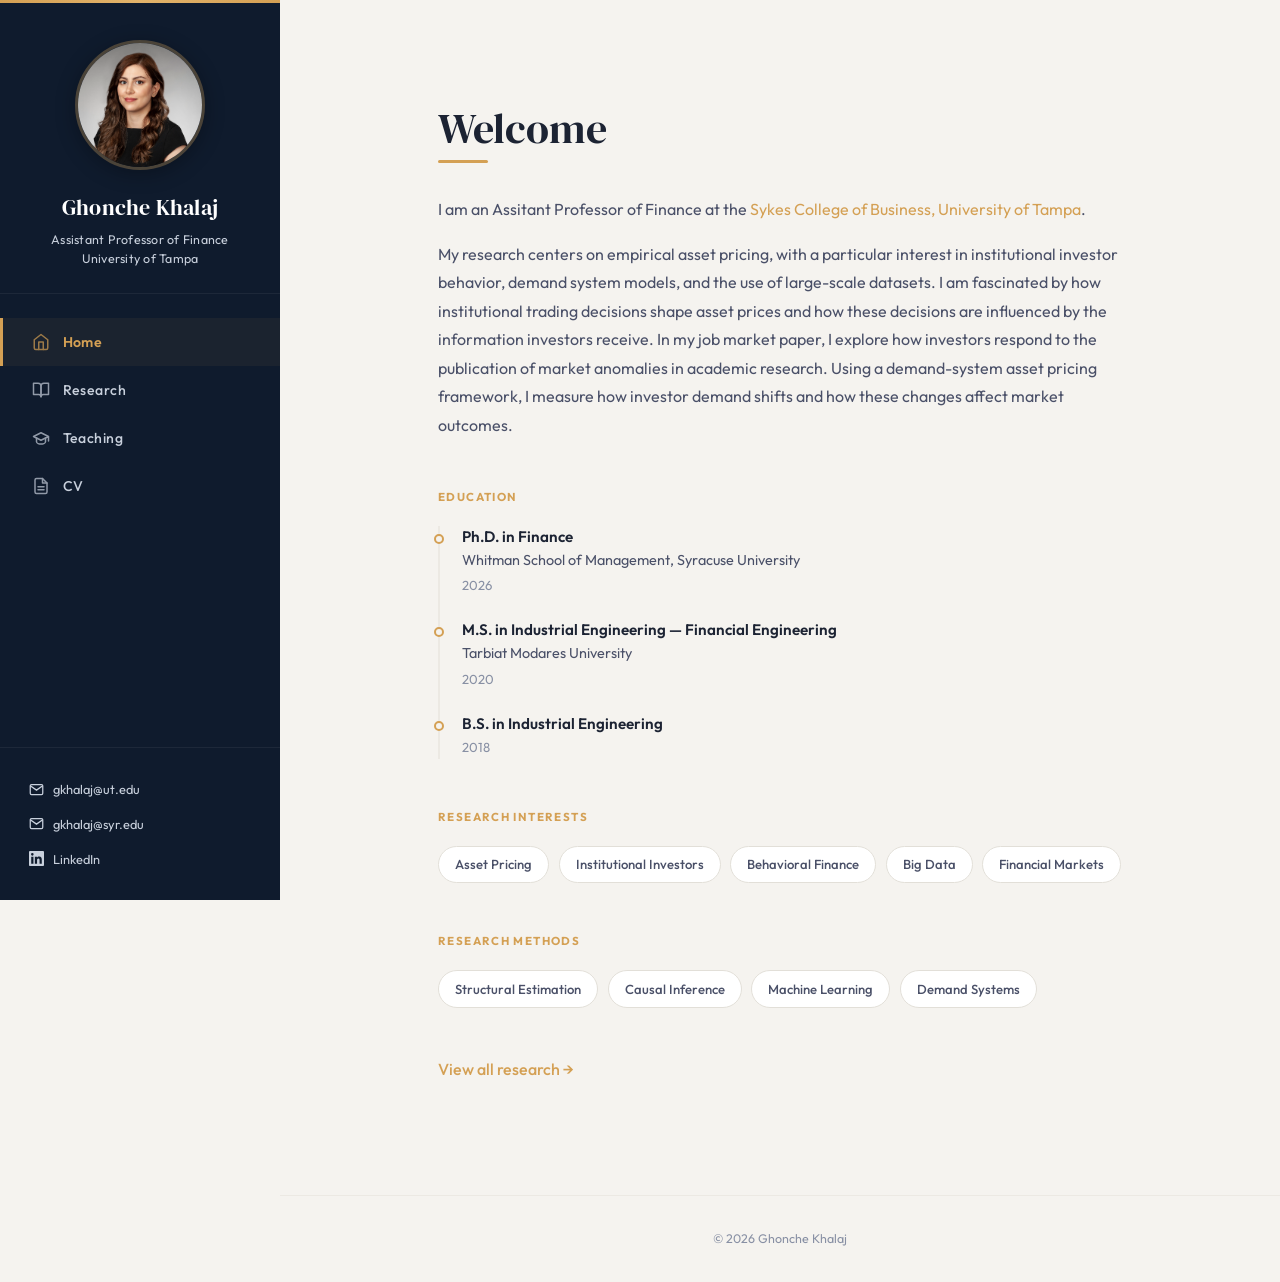
==== commit 4e8f80ca: "Update index.html" ====
--- a/index.html
+++ b/index.html
@@ -82,21 +82,20 @@
             <span style="position:absolute; left:-1.75rem; top:0.5rem; width:10px; height:10px; border-radius:50%; background:#f5f3ef; border:2px solid #d4a054;"></span>
             <div style="font-weight:600; font-size:0.95rem; color:#1c2333; line-height:1.45;">Ph.D. in Finance</div>
             <div style="font-size:0.9rem; color:#4a5068;">Whitman School of Management, Syracuse University</div>
-            <div style="font-size:0.82rem; color:#8890a4; margin-top:0.1rem;">Expected 2026</div>
+            <div style="font-size:0.82rem; color:#8890a4; margin-top:0.1rem;">2026</div>
           </div>
       
           <div style="position:relative; padding-bottom:1.4rem;">
             <span style="position:absolute; left:-1.75rem; top:0.5rem; width:10px; height:10px; border-radius:50%; background:#f5f3ef; border:2px solid #d4a054;"></span>
             <div style="font-weight:600; font-size:0.95rem; color:#1c2333; line-height:1.45;">M.S. in Industrial Engineering &mdash; Financial Engineering</div>
-            <div style="font-size:0.9rem; color:#4a5068;">University name</div>
-            <div style="font-size:0.82rem; color:#8890a4; margin-top:0.1rem;">Year</div>
+            <div style="font-size:0.9rem; color:#4a5068;">Tarbiat Modares University</div>
+            <div style="font-size:0.82rem; color:#8890a4; margin-top:0.1rem;">2020</div>
           </div>
       
           <div style="position:relative;">
             <span style="position:absolute; left:-1.75rem; top:0.5rem; width:10px; height:10px; border-radius:50%; background:#f5f3ef; border:2px solid #d4a054;"></span>
-            <div style="font-weight:600; font-size:0.95rem; color:#1c2333; line-height:1.45;">B.S. in field</div>
-            <div style="font-size:0.9rem; color:#4a5068;">University name</div>
-            <div style="font-size:0.82rem; color:#8890a4; margin-top:0.1rem;">Year</div>
+            <div style="font-weight:600; font-size:0.95rem; color:#1c2333; line-height:1.45;">B.S. in Industrial Engineering</div>
+            <div style="font-size:0.82rem; color:#8890a4; margin-top:0.1rem;">2018</div>
           </div>
       
         </div>
